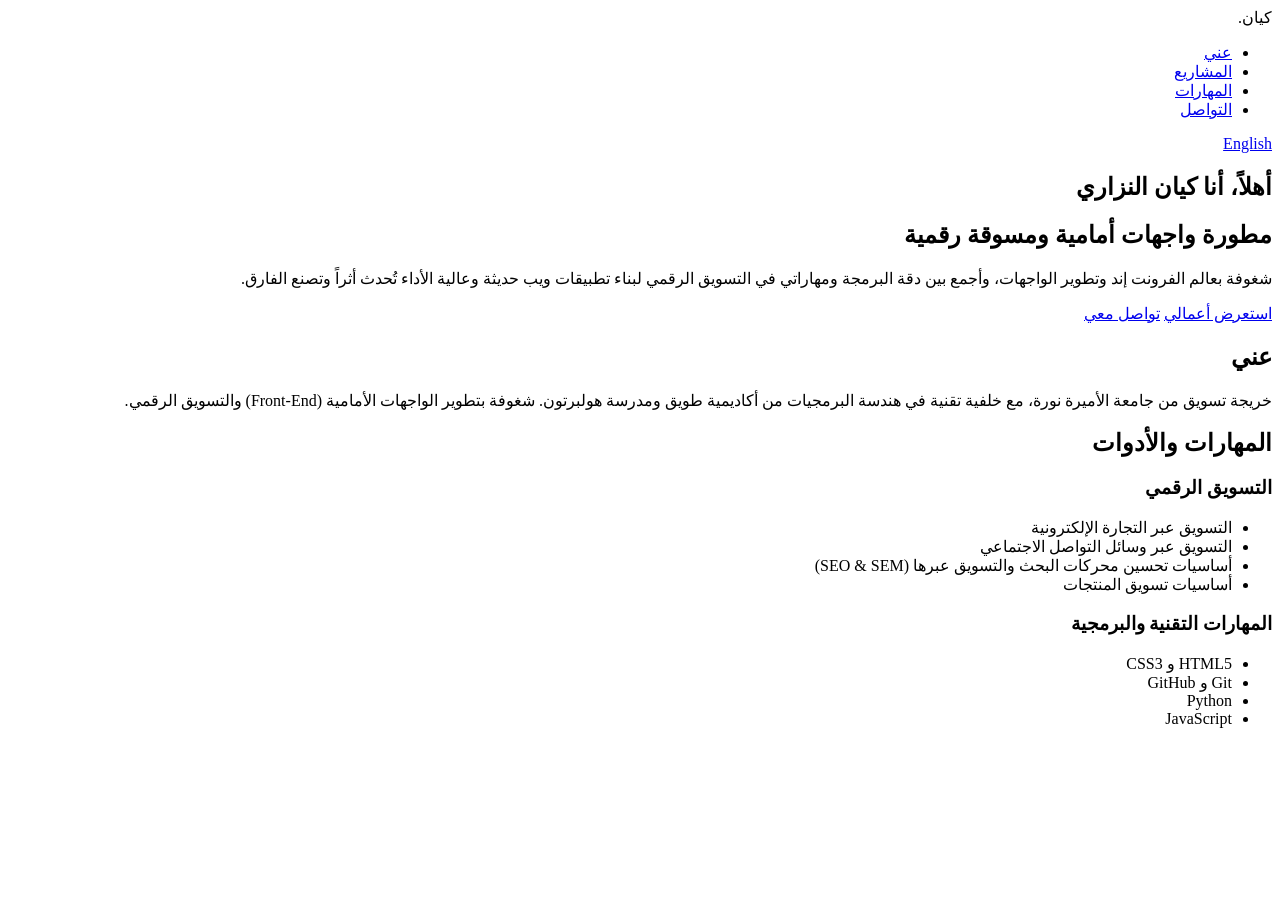
==== index-ar.html @ 2e3bd811 "K" ====
<!DOCTYPE html>
<html lang="ar" dir="rtl">
<head>
    <meta charset="UTF-8">
    <meta name="viewport" content="width=device-width, initial-scale=1.0">
    <title>كيان النزاري | ملف الأعمال </title>
</head>
<body>

      <!-- Navigation Bar -->
  <header>
    <nav class="navbar">
      <div class="logo">كيان.</div>
      <ul class="nav-links">
        <li><a href="#about">عني</a></li>
        <li><a href="#projects">المشاريع</a></li>
        <li><a href="#skills">المهارات</a></li>
        <li><a href="#contact">التواصل</a></li>
      </ul>
      <!-- Language Switch Button -->
      <a href="index.html" class="lang-btn">English</a>
    </nav>
  </header>

   <main>
    <!-- Hero Section -->
    <section id="hero" class="hero-section">
      <div class="hero-content">
         <h1>أهلاً، أنا <span class="highlight">كيان النزاري</span></h1>
         <h2>مطورة واجهات أمامية ومسوقة رقمية</h2>
         <p>شغوفة بعالم الفرونت إند وتطوير الواجهات، وأجمع بين دقة البرمجة ومهاراتي في التسويق الرقمي لبناء تطبيقات ويب حديثة وعالية الأداء تُحدث أثراً وتصنع الفارق.</p>
          <div class="hero-btns">
          <a href="#projects" class="btn primary-btn">استعرض أعمالي</a>
          <a href="#contact" class="btn secondary-btn">تواصل معي</a>
        </div>
      </div>
    </section>

     <!-- About Section -->
    <section id="about" class="about-section">
      <h2 class="section-title">عني</h2>
      <div class="about-content">
        <p>خريجة تسويق من جامعة الأميرة نورة، مع خلفية تقنية في هندسة البرمجيات من أكاديمية طويق ومدرسة هولبرتون. شغوفة بتطوير الواجهات الأمامية (Front-End) والتسويق الرقمي.</p>
        </div>
        </section>

        <!-- Skills Section-->
  <section id="skills" class="skills-section">
    <h2 class="section-title">المهارات والأدوات</h2>
    <div class="skills-container">
      <div class="class-category">
        <h3>التسويق الرقمي</h3>
        <ul>
          <li>التسويق عبر التجارة الإلكترونية</li>
          <li>التسويق عبر وسائل التواصل الاجتماعي</li>
          <li>أساسيات تحسين محركات البحث والتسويق عبرها (SEO & SEM)</li>
          <li>أساسيات تسويق المنتجات</li>
        </ul>
      </div>
    </div>
  </section>

   <div class="skill-category">
          <h3>المهارات التقنية والبرمجية</h3>
          <ul>
            <li>HTML5 و CSS3</li>
            <li>Git و GitHub</li>
            <li>Python</li>
            <li>JavaScript</li>
          </ul>
     </div>

         
        



    
</body>
</html>
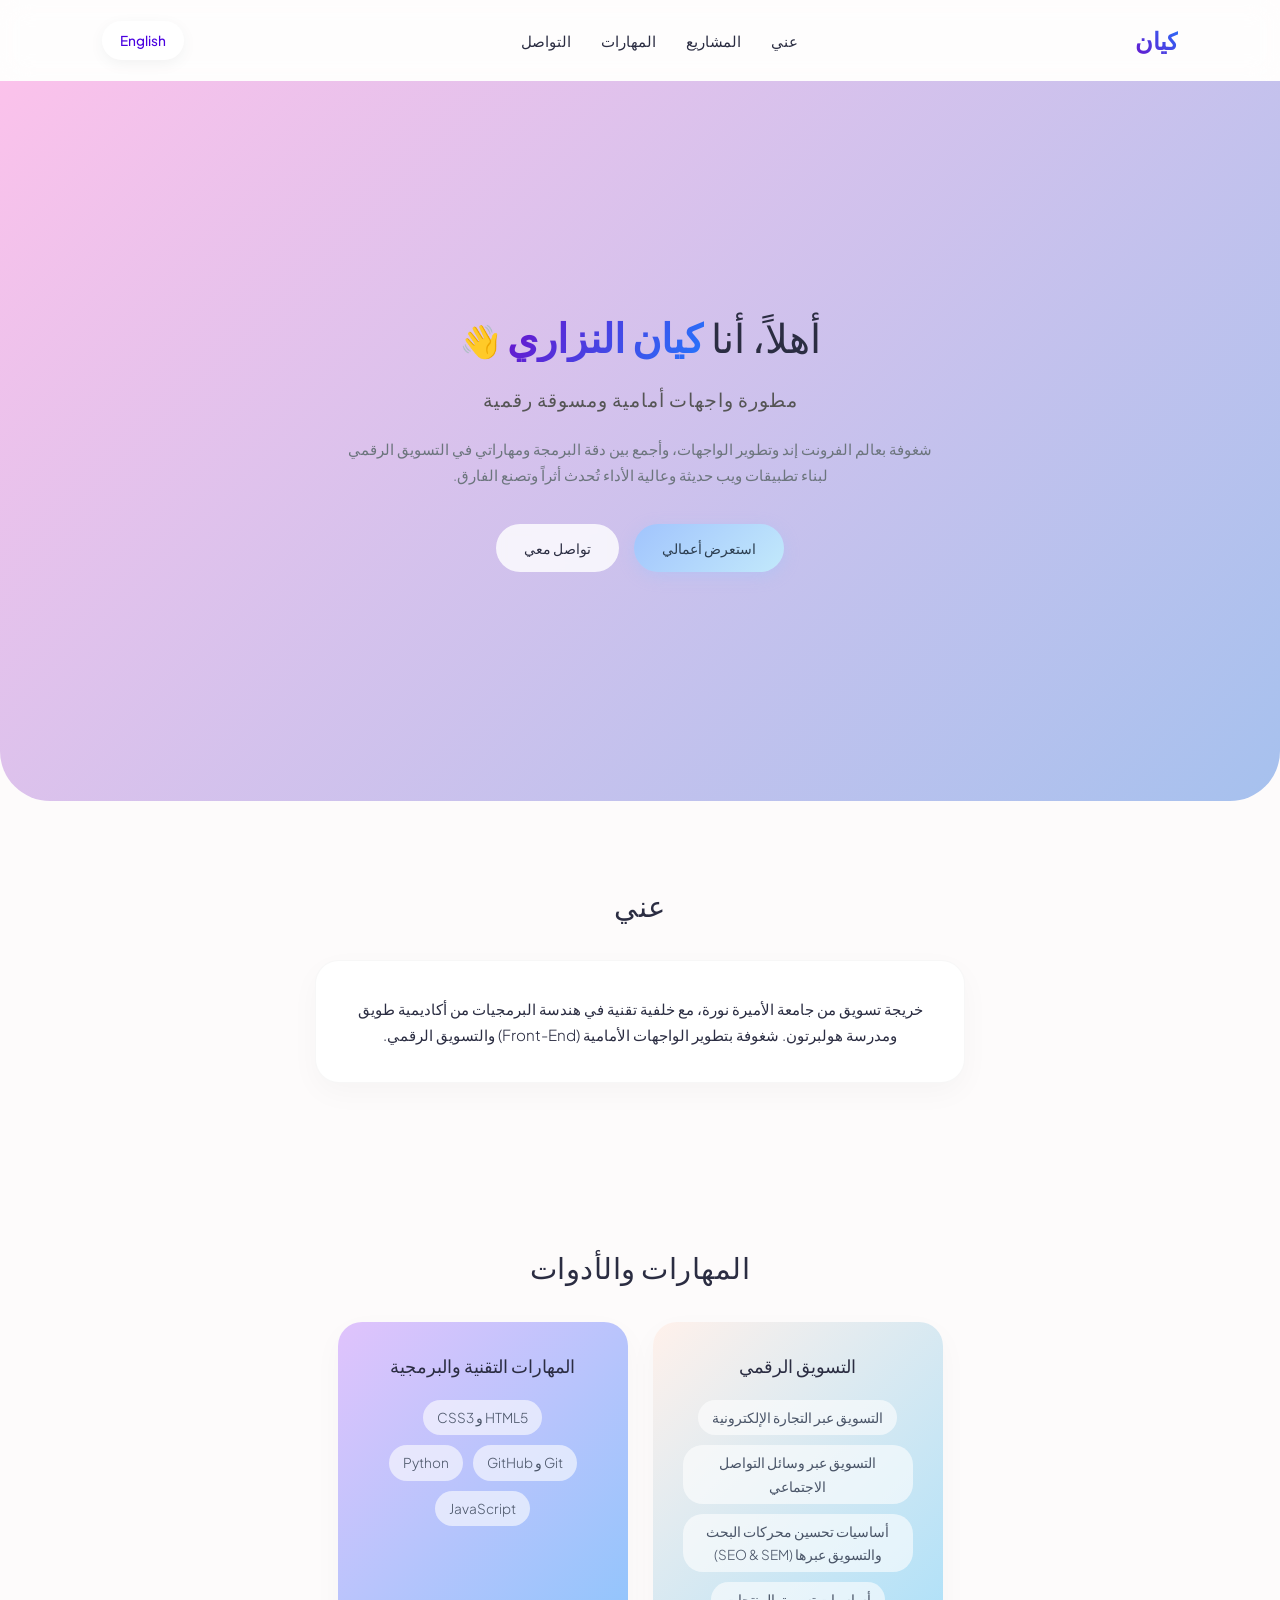
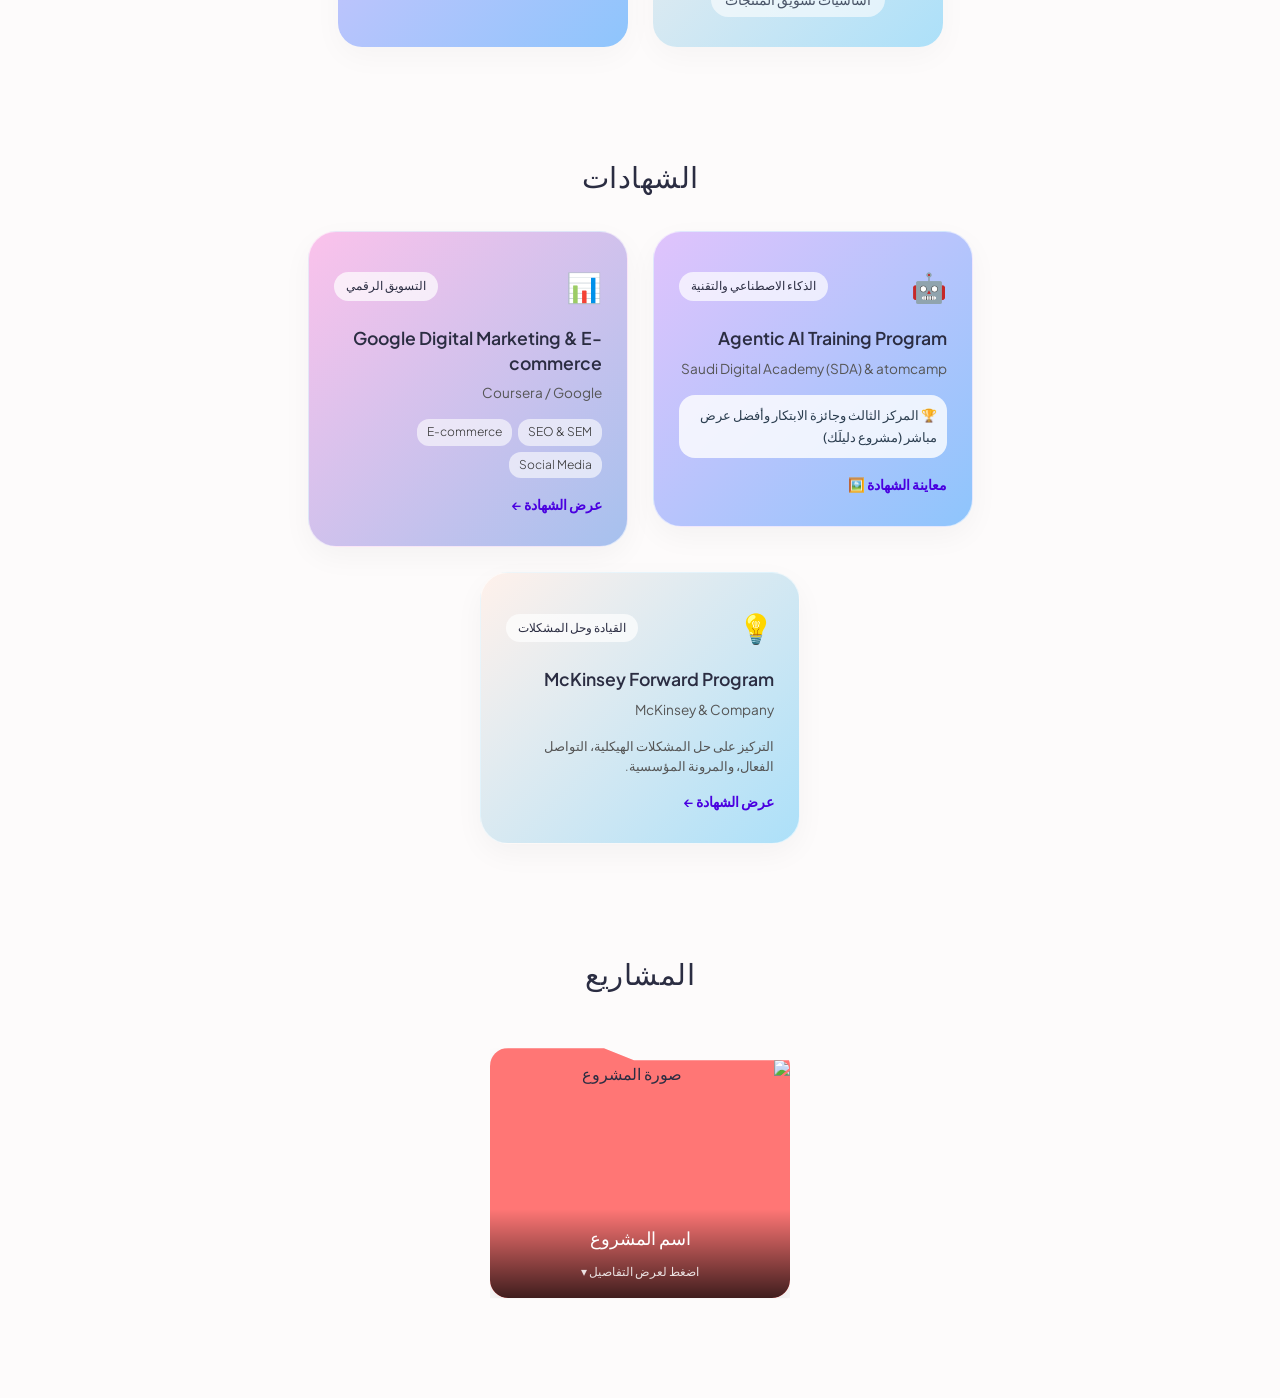
==== commit bc828128: "k" ====
--- a/index-ar.html
+++ b/index-ar.html
@@ -4,13 +4,17 @@
     <meta charset="UTF-8">
     <meta name="viewport" content="width=device-width, initial-scale=1.0">
     <title>كيان النزاري | ملف الأعمال </title>
+    <!-- Link to CSS File -->
+    <link rel="stylesheet" href="style.css">
+    <!-- أضيفي هذا السطر داخل الـ head لجلب الخط النحيف الأنيق -->
+<link href="https://fonts.googleapis.com/css2?family=Plus+Jakarta+Sans:wght@300;400;500;600&display=swap" rel="stylesheet">
 </head>
 <body>
 
       <!-- Navigation Bar -->
   <header>
     <nav class="navbar">
-      <div class="logo">كيان.</div>
+      <div class="logo">كيان</div>
       <ul class="nav-links">
         <li><a href="#about">عني</a></li>
         <li><a href="#projects">المشاريع</a></li>
@@ -26,7 +30,7 @@
     <!-- Hero Section -->
     <section id="hero" class="hero-section">
       <div class="hero-content">
-         <h1>أهلاً، أنا <span class="highlight">كيان النزاري</span></h1>
+         <h1>أهلاً، أنا <span class="highlight">كيان النزاري</span> <span class="wave">👋</span></h1>
          <h2>مطورة واجهات أمامية ومسوقة رقمية</h2>
          <p>شغوفة بعالم الفرونت إند وتطوير الواجهات، وأجمع بين دقة البرمجة ومهاراتي في التسويق الرقمي لبناء تطبيقات ويب حديثة وعالية الأداء تُحدث أثراً وتصنع الفارق.</p>
           <div class="hero-btns">
@@ -57,8 +61,6 @@
           <li>أساسيات تسويق المنتجات</li>
         </ul>
       </div>
-    </div>
-  </section>
 
    <div class="skill-category">
           <h3>المهارات التقنية والبرمجية</h3>
@@ -70,6 +72,111 @@
           </ul>
      </div>
 
+     <!-- قسم الشهادات -->
+<section id="certifications" class="certifications-section">
+  <h2 class="section-title">الشهادات</h2>
+
+  <div class="certifications-container">
+
+    <!-- بطاقة 1: الذكاء الاصطناعي -->
+    <div class="cert-card cert-bg-ai">
+      <div class="cert-header">
+        <span class="cert-icon">🤖</span>
+        <span class="cert-badge">الذكاء الاصطناعي والتقنية</span>
+      </div>
+      <h3>Agentic AI Training Program</h3>
+      <p class="cert-issuer">Saudi Digital Academy (SDA) & atomcamp</p>
+      <div class="cert-achievement">
+        🏆 المركز الثالث وجائزة الابتكار وأفضل عرض مباشر (مشروع دليلَك)
+      </div>
+      <a href="images/IMG_5181.jpg" target="_blank" class="cert-link">
+    معاينة الشهادة 🖼️
+</a>
+    </div>
+
+    <!-- بطاقة 2: التسويق الرقمي -->
+    <div class="cert-card cert-bg-mkt">
+      <div class="cert-header">
+        <span class="cert-icon">📊</span>
+        <span class="cert-badge">التسويق الرقمي</span>
+      </div>
+      <h3>Google Digital Marketing & E-commerce</h3>
+      <p class="cert-issuer">Coursera / Google </p>
+      <div class="cert-skills">
+        <span>SEO & SEM</span>
+        <span>E-commerce</span>
+        <span>Social Media</span>
+      </div>
+      <a href="https://www.coursera.org/account/accomplishments/professional-cert/BPL5SW4M52NI?utm_source=link&utm_medium=certificate&utm_content=cert_image&utm_campaign=sharing_cta&utm_product=prof" target="_blank" class="cert-link">عرض الشهادة ←</a>
+    </div>
+
+    <!-- بطاقة 3: المهارات القيادية -->
+    <div class="cert-card cert-bg-lead">
+      <div class="cert-header">
+        <span class="cert-icon">💡</span>
+        <span class="cert-badge">القيادة وحل المشكلات</span>
+      </div>
+      <h3>McKinsey Forward Program</h3>
+      <p class="cert-issuer">McKinsey & Company</p>
+      <p class="cert-desc">التركيز على حل المشكلات الهيكلية، التواصل الفعال، والمرونة المؤسسية.</p>
+      <a href="https://www.credly.com/badges/f92e84d6-7c69-42b5-973d-ad02d2890a1c/public_url" target="_blank" class="cert-link">عرض الشهادة ←</a>
+    </div>
+
+  </div>
+</section>
+
+
+
+
+
+
+
+
+
+
+
+
+
+
+
+
+
+
+
+
+
+
+     <section id="projects" class="projects-section">
+  <h2 class="section-title">المشاريع</h2>
+  
+  <div class="projects-grid">
+    
+    <!-- كارت المشروع على شكل مجلد -->
+    <details class="folder-card">
+      <summary class="folder-header">
+        <div class="folder-shape">
+          <!-- غيري رابط الصورة لصورة مشروعك -->
+          <img src="project-image.jpg" alt="صورة المشروع" class="folder-image">
+          <div class="folder-title-overlay">
+            <h3>اسم المشروع</h3>
+            <span>اضغط لعرض التفاصيل ▾</span>
+          </div>
+        </div>
+      </summary>
+      
+      <!-- التفاصيل التي تظهر عند الضغط -->
+      <div class="folder-details">
+        <p>وصف مختصر للمشروع والتفاصيل التقنية والتسويقية الخاصة به.</p>
+        <div class="project-tags">
+          <span>HTML/CSS</span>
+          <span>Marketing</span>
+        </div>
+        <a href="#" class="project-btn">رابط المشروع ←</a>
+      </div>
+    </details>
+
+  </div>
+</section>
          
         
 
--- a/style.css
+++ b/style.css
@@ -0,0 +1,509 @@
+/* --- إعدادات الخط والألوان الأومبريه الناعمة --- */
+:root {
+    --text-color: #2b2d42;
+    --text-light: #6c757d;
+    --bg-main: #fdfbfb;
+    /* ألوان التدرج (Ombre) */
+    --gradient-hero: linear-gradient(135deg, #fbc2eb 0%, #a6c1ee 100%);
+    --gradient-btn: linear-gradient(135deg, #a1c4fd 0%, #c2e9fb 100%);
+    --gradient-card-1: linear-gradient(135deg, #fff1eb 0%, #ace0f9 100%);
+    --gradient-card-2: linear-gradient(135deg, #e0c3fc 0%, #8ec5fc 100%);
+}
+
+* {
+    margin: 0;
+    padding: 0;
+    box-sizing: border-box;
+    font-family: 'Plus Jakarta Sans', sans-serif; /* خط ناعم ونحيف */
+    font-weight: 300; /* سمك نحيف جداً */
+}
+
+html {
+    scroll-behavior: smooth; /* التناقل السلس عند الضغط على الروابط */
+}
+
+body {
+    background-color: var(--bg-main);
+    color: var(--text-color);
+    line-height: 1.7;
+}
+
+/* --- الهيدر والنافبار --- */
+.navbar {
+    display: flex;
+    justify-content: space-between;
+    align-items: center;
+    padding: 20px 8%;
+    background: rgba(255, 255, 255, 0.6);
+    backdrop-filter: blur(15px);
+    position: sticky;
+    top: 0;
+    z-index: 100;
+    transition: all 0.3s ease;
+}
+
+.logo {
+    font-size: 1.5rem;
+    font-weight: 600;
+    background: linear-gradient(45deg, #6a11cb, #2575fc);
+    -webkit-background-clip: text;
+    -webkit-text-fill-color: transparent;
+}
+
+.nav-links {
+    display: flex;
+    list-style: none;
+    gap: 30px;
+}
+
+.nav-links a {
+    text-decoration: none;
+    color: var(--text-color);
+    font-weight: 400;
+    font-size: 0.95rem;
+    transition: color 0.3s ease, transform 0.2s ease;
+}
+
+.nav-links a:hover {
+    color: #764ba2;
+    transform: translateY(-2px);
+}
+
+.lang-btn {
+    text-decoration: none;
+    background: #ffffff;
+    color: #4a00e0;
+    padding: 8px 18px;
+    border-radius: 30px;
+    font-size: 0.85rem;
+    font-weight: 500;
+    box-shadow: 0 4px 15px rgba(0,0,0,0.05);
+    transition: all 0.3s ease;
+}
+
+.lang-btn:hover {
+    box-shadow: 0 6px 20px rgba(0,0,0,0.1);
+    transform: translateY(-2px);
+}
+
+/* --- قسم الهيرو (Ombre Gradient) --- */
+.hero-section {
+    min-height: 80vh;
+    display: flex;
+    align-items: center;
+    justify-content: center;
+    text-align: center;
+    padding: 60px 20px;
+    background: var(--gradient-hero);
+    border-radius: 0 0 50px 50px;
+    transition: all 0.5s ease;
+}
+
+.hero-content h1 {
+    font-size: 2.5rem;
+    font-weight: 400;
+    margin-bottom: 12px;
+}
+
+.highlight {
+    font-weight: 600;
+    background: linear-gradient(120deg, #6a11cb 0%, #2575fc 100%);
+    -webkit-background-clip: text;
+    -webkit-text-fill-color: transparent;
+}
+
+.hero-content h2 {
+    font-size: 1.2rem;
+    font-weight: 400;
+    color: #555;
+    margin-bottom: 20px;
+    letter-spacing: 1px;
+}
+
+.hero-content p {
+    max-width: 600px;
+    margin: 0 auto 30px;
+    color: var(--text-light);
+    font-size: 0.95rem;
+    font-weight: 300;
+}
+
+/* --- حركة اليد السلسة 👋 --- */
+.wave {
+    display: inline-block;
+    font-size: 2rem;
+    animation: wave-animation 2s infinite ease-in-out;
+    transform-origin: 70% 70%;
+}
+
+@keyframes wave-animation {
+    0%, 100% { transform: rotate(0deg); }
+    20% { transform: rotate(14deg); }
+    40% { transform: rotate(-8deg); }
+    60% { transform: rotate(10deg); }
+    80% { transform: rotate(-4deg); }
+}
+
+/* --- الأزرار السلسة --- */
+.btn {
+    display: inline-block;
+    padding: 12px 28px;
+    border-radius: 30px;
+    text-decoration: none;
+    font-size: 0.9rem;
+    font-weight: 400;
+    margin: 6px;
+    transition: all 0.3s ease;
+}
+
+.primary-btn {
+    background: var(--gradient-btn);
+    color: #2c3e50;
+    box-shadow: 0 4px 15px rgba(161, 196, 253, 0.4);
+}
+
+.secondary-btn {
+    background: rgba(255, 255, 255, 0.8);
+    color: var(--text-color);
+    backdrop-filter: blur(5px);
+}
+
+.btn:hover {
+    transform: translateY(-3px);
+    box-shadow: 0 8px 25px rgba(0,0,0,0.1);
+}
+
+/* --- الأقسام العامة (About & Skills) --- */
+.about-section, .skills-section {
+    padding: 80px 8%;
+    text-align: center;
+}
+
+.section-title {
+    font-size: 1.8rem;
+    font-weight: 500;
+    margin-bottom: 30px;
+    letter-spacing: 0.5px;
+}
+
+.about-content {
+    background: #ffffff;
+    padding: 35px;
+    border-radius: 24px;
+    max-width: 650px;
+    margin: 0 auto;
+    box-shadow: 0 10px 30px rgba(0,0,0,0.03);
+    border: 1px solid rgba(0,0,0,0.03);
+    font-size: 0.95rem;
+    transition: transform 0.3s ease;
+}
+
+.about-content:hover {
+    transform: translateY(-5px);
+}
+
+
+/* --- قسم الشهادات --- */
+.certifications-section {
+    padding: 80px 8%;
+    text-align: center;
+}
+
+/* حاوية الشهادات: تحدد بالضبط عرض بطاقتين + الفراغ بينهما
+   حتى تضمن إن البطاقة الثالثة تنزل تلقائياً لسطر جديد وتتوسط */
+.certifications-container {
+    display: flex;
+    justify-content: center;
+    align-items: flex-start;
+    gap: 25px;
+    flex-wrap: wrap;
+    width: 665px;      /* 320 + 320 + 25 (gap) بالضبط لبطاقتين بالسطر */
+    max-width: 100%;   /* يحافظ على الاستجابة بالشاشات الصغيرة */
+    margin: 25px auto 0 auto;
+}
+
+/* بطاقة الشهادة */
+.cert-card {
+    padding: 30px 25px;
+    border-radius: 28px;
+    width: 320px;
+    flex: 0 0 320px;   /* يمنع الانكماش أو التمدد حتى ما تختل السطور */
+    text-align: right;
+    box-shadow: 0 10px 30px rgba(0,0,0,0.04);
+    border: 1px solid rgba(255, 255, 255, 0.6);
+    backdrop-filter: blur(10px);
+    transition: transform 0.3s ease, box-shadow 0.3s ease;
+    display: flex;
+    flex-direction: column;
+    justify-content: space-between;
+}
+
+/* خلفيات أومبريه ناعمة ومختلفة لكل بطاقة */
+.cert-bg-ai {
+    background: linear-gradient(135deg, #e0c3fc 0%, #8ec5fc 100%);
+}
+
+.cert-bg-mkt {
+    background: linear-gradient(135deg, #fbc2eb 0%, #a6c1ee 100%);
+}
+
+.cert-bg-lead {
+    background: linear-gradient(135deg, #fff1eb 0%, #ace0f9 100%);
+}
+
+.cert-card:hover {
+    transform: translateY(-8px);
+    box-shadow: 0 15px 35px rgba(0,0,0,0.1);
+}
+
+.cert-header {
+    display: flex;
+    align-items: center;
+    justify-content: space-between;
+    margin-bottom: 15px;
+}
+
+.cert-icon {
+    font-size: 1.8rem;
+}
+
+.cert-badge {
+    background: rgba(255, 255, 255, 0.7);
+    color: #2b2d42;
+    padding: 4px 12px;
+    border-radius: 20px;
+    font-size: 0.75rem;
+    font-weight: 500;
+}
+
+.cert-card h3 {
+    font-size: 1.1rem;
+    font-weight: 600;
+    color: #2b2d42;
+    margin-bottom: 6px;
+    line-height: 1.4;
+}
+
+.cert-issuer {
+    font-size: 0.85rem;
+    color: #555;
+    margin-bottom: 15px;
+    font-weight: 400;
+}
+
+.cert-achievement {
+    background: rgba(255, 255, 255, 0.8);
+    padding: 10px;
+    border-radius: 16px;
+    font-size: 0.8rem;
+    color: #2c3e50;
+    margin-bottom: 15px;
+    font-weight: 500;
+}
+
+.cert-skills {
+    display: flex;
+    gap: 6px;
+    flex-wrap: wrap;
+    margin-bottom: 15px;
+}
+
+.cert-skills span {
+    background: rgba(255, 255, 255, 0.6);
+    color: #333;
+    padding: 3px 10px;
+    border-radius: 12px;
+    font-size: 0.75rem;
+}
+
+.cert-desc {
+    font-size: 0.82rem;
+    color: #555;
+    margin-bottom: 15px;
+    line-height: 1.5;
+}
+
+.cert-link {
+    display: inline-block;
+    font-size: 0.85rem;
+    color: #4a00e0;
+    text-decoration: none;
+    font-weight: 600;
+    margin-top: auto;
+}
+
+/* --- كروت المهارات بكروت الأومبريه --- */
+
+/* الحاوية الخارجية فقط هي اللي فيها flex لترصف الكروت جنب بعض */
+.skills-container {
+    display: flex;
+    justify-content: center;
+    gap: 25px;
+    flex-wrap: wrap;
+    margin-top: 15px;
+}
+
+.class-category, .skill-category {
+    padding: 30px;
+    border-radius: 24px;
+    width: 290px;
+    flex: 0 0 290px;   /* عرض ثابت يمنع انكماش الكرت جوه الحاوية */
+    text-align: center;
+    box-shadow: 0 10px 30px rgba(0,0,0,0.03);
+    transition: transform 0.3s ease, box-shadow 0.3s ease;
+}
+
+/* تدرج الكارت الأول */
+.class-category {
+    background: var(--gradient-card-1);
+}
+
+/* تدرج الكارت الثاني */
+.skill-category {
+    background: var(--gradient-card-2);
+}
+
+.class-category:hover, .skill-category:hover {
+    transform: translateY(-6px);
+    box-shadow: 0 15px 35px rgba(0,0,0,0.08);
+}
+
+.class-category h3, .skill-category h3 {
+    font-size: 1.1rem;
+    font-weight: 500;
+    margin-bottom: 18px;
+    color: #2b2d42;
+}
+
+/* قائمة المهارات داخل كل كرت: عناصرها جنب بعض بشكل tags */
+.class-category ul, .skill-category ul {
+    list-style: none;
+    padding: 0;
+    margin: 0 auto;
+    display: flex;
+    flex-wrap: wrap;
+    justify-content: center;
+    gap: 10px;
+}
+
+.class-category li, .skill-category li {
+    padding: 6px 14px;
+    font-size: 0.85rem;
+    color: #4a5568;
+    background: rgba(255, 255, 255, 0.6);
+    border-radius: 20px;
+}
+
+
+/* شبكة عرض المجلدات */
+.projects-grid {
+    display: flex;
+    justify-content: center;
+    gap: 30px;
+    flex-wrap: wrap;
+    padding: 20px;
+}
+
+/* إلغاء سهم HTML الافتراضي */
+.folder-card summary::-webkit-details-marker {
+    display: none;
+}
+.folder-card summary {
+    list-style: none;
+    cursor: pointer;
+}
+
+.folder-card {
+    width: 300px;
+    transition: transform 0.3s ease;
+}
+
+.folder-card:hover {
+    transform: translateY(-8px);
+}
+
+/* شكل المجلد مع البروز العلوي (Folder Shape) */
+.folder-shape {
+    position: relative;
+    width: 100%;
+    height: 250px;
+    background-color: #ff7675; /* لون خفية المجلد/البروز العلوي (وردي أو أومبريه) */
+    border-radius: 18px;
+    /* رسم قطع المجلد العلوي */
+    clip-path: polygon(
+        0% 0%, 
+        38% 0%, 
+        48% 12px, 
+        100% 12px, 
+        100% 100%, 
+        0% 100%
+    );
+    padding-top: 12px; /* مسافة للبروز العلوي */
+    overflow: hidden;
+    box-shadow: 0 10px 20px rgba(0,0,0,0.08);
+}
+
+/* صورة المشروع داخل المجلد */
+.folder-image {
+    width: 100%;
+    height: 100%;
+    object-fit: cover;
+    border-radius: 0 12px 18px 18px;
+    display: block;
+}
+
+/* اسم المشروع فوق الصورة */
+.folder-title-overlay {
+    position: absolute;
+    bottom: 0;
+    left: 0;
+    right: 0;
+    padding: 15px;
+    background: linear-gradient(to top, rgba(0, 0, 0, 0.75), transparent);
+    color: #ffffff;
+    border-radius: 0 0 18px 18px;
+}
+
+.folder-title-overlay h3 {
+    font-size: 1.1rem;
+    font-weight: 500;
+    margin-bottom: 2px;
+}
+
+.folder-title-overlay span {
+    font-size: 0.75rem;
+    opacity: 0.85;
+}
+
+/* تفاصيل المجلد عند الفتح */
+.folder-details {
+    background: #ffffff;
+    padding: 20px;
+    border-radius: 0 0 18px 18px;
+    margin-top: -5px;
+    box-shadow: 0 10px 25px rgba(0,0,0,0.05);
+    border: 1px solid rgba(0,0,0,0.05);
+    font-size: 0.88rem;
+}
+
+.project-tags {
+    display: flex;
+    gap: 6px;
+    margin: 12px 0;
+}
+
+.project-tags span {
+    background: #f0e6ff;
+    color: #6c5ce7;
+    padding: 3px 10px;
+    border-radius: 12px;
+    font-size: 0.75rem;
+}
+
+.project-btn {
+    display: inline-block;
+    color: #2575fc;
+    text-decoration: none;
+    font-weight: 500;
+    font-size: 0.85rem;
+}
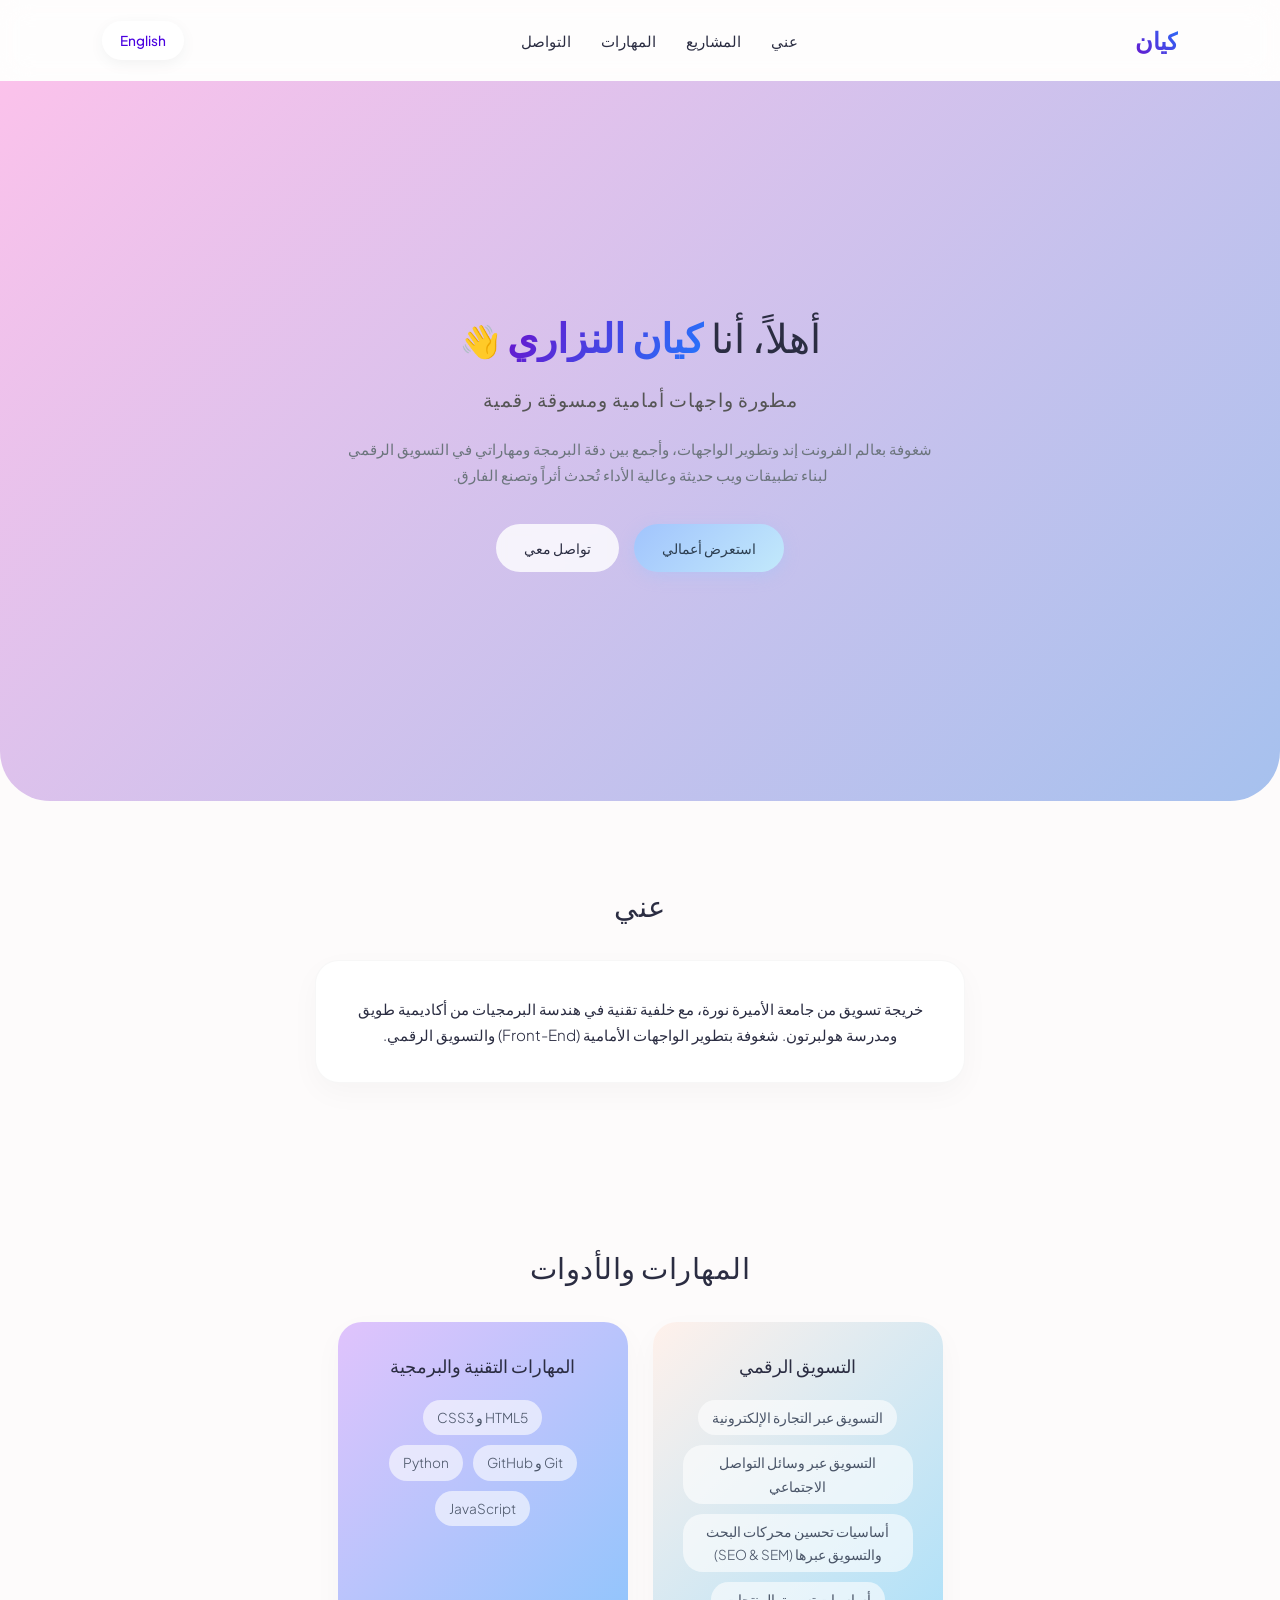
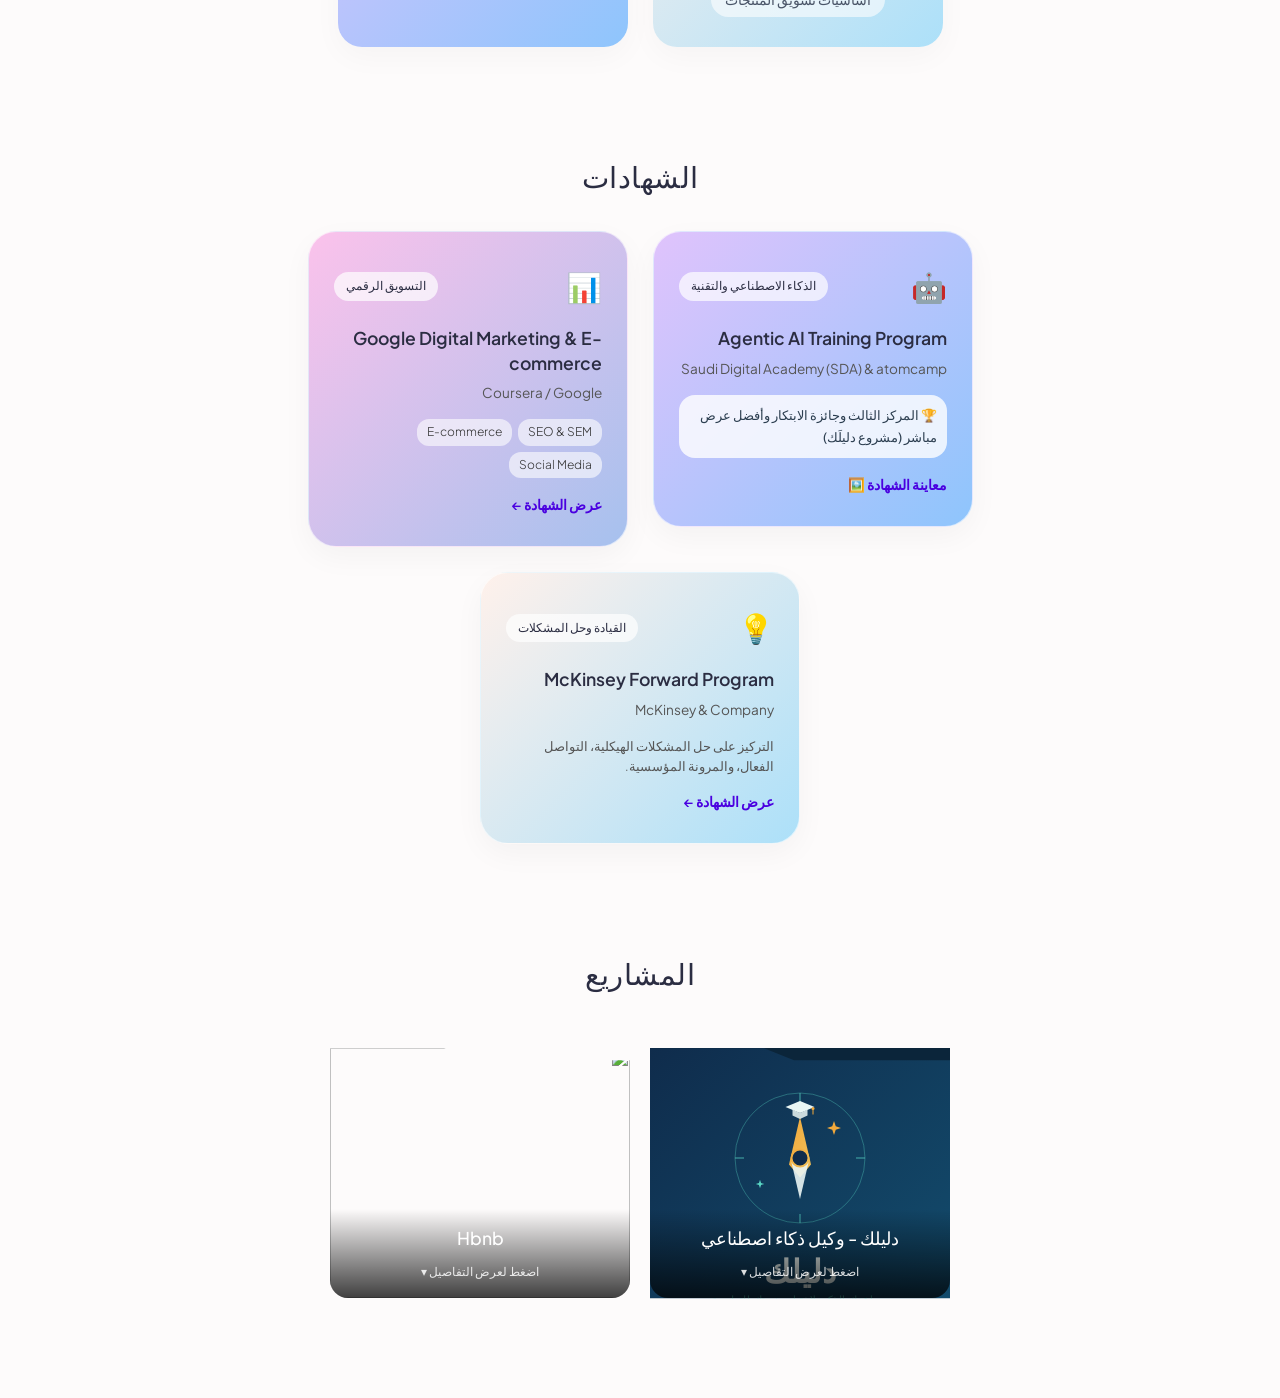
==== commit a3f3d934: "k" ====
--- a/index-ar.html
+++ b/index-ar.html
@@ -126,52 +126,53 @@
 </section>
 
 
+ <section id="projects" class="projects-section">
+  <h2 class="section-title">المشاريع</h2>
 
+  <div class="projects-grid">
 
-
-
-
-
-
-
-
-
-
-
-
-
-
-
-
-
-
-
-     <section id="projects" class="projects-section">
-  <h2 class="section-title">المشاريع</h2>
-  
-  <div class="projects-grid">
-    
-    <!-- كارت المشروع على شكل مجلد -->
-    <details class="folder-card">
-      <summary class="folder-header">
+    <!-- Project Folder Card 1 -->
+    <details class="folder-card daleelak-card">
+      <summary class="folder-header daleelak-folder">
         <div class="folder-shape">
-          <!-- غيري رابط الصورة لصورة مشروعك -->
-          <img src="project-image.jpg" alt="صورة المشروع" class="folder-image">
+          <img src="images/daleelak-logo-square.svg" alt="Daleelak Logo">
           <div class="folder-title-overlay">
-            <h3>اسم المشروع</h3>
+            <h3>دليلك - وكيل ذكاء اصطناعي</h3>
             <span>اضغط لعرض التفاصيل ▾</span>
           </div>
         </div>
       </summary>
-      
-      <!-- التفاصيل التي تظهر عند الضغط -->
+
       <div class="folder-details">
-        <p>وصف مختصر للمشروع والتفاصيل التقنية والتسويقية الخاصة به.</p>
+        <p>مساعد ذكاء اصطناعي مستقل مُصمم لتقديم حلول ذكية وتوجيه تفاعلي للمستخدمين.</p>
         <div class="project-tags">
-          <span>HTML/CSS</span>
-          <span>Marketing</span>
+          <span>Python</span>
+          <span>AI Agents</span>
+          <span>Front-End</span>
         </div>
-        <a href="#" class="project-btn">رابط المشروع ←</a>
+        <a href="https://github.com/kayanabdullah00-eng/Daleelak-SDA" class="project-btn">عرض المشروع ←</a>
+      </div>
+    </details>
+
+    <!-- Project Folder Card 2 -->
+    <details class="folder-card hbnb-card">
+      <summary class="folder-header hbnb-folder">
+        <div class="folder-shape">
+          <img src="project2-thumb.jpg"  class="folder-image">
+          <div class="folder-title-overlay">
+            <h3>Hbnb</h3>
+            <span>اضغط لعرض التفاصيل ▾</span>
+          </div>
+        </div>
+      </summary>
+
+      <div class="folder-details">
+        <p>تطبيق ويب متكامل لمحاكاة منصة Airbnb، يتضمن وحدة تحكم مخصصة لإدارة البيانات، معمارية RESTful API، تعيين الكائنات ببراعة (ORM)، وواجهة مستخدم تفاعلية.</p>
+        <div class="project-tags">
+          <span>Python</span>
+          <span>Flask / MySQL</span>
+        </div>
+        <a href="https://github.com/your-username/HBnB" target="_blank" rel="noopener noreferrer" class="project-btn">عرض المشروع ←</a>
       </div>
     </details>
 
--- a/style.css
+++ b/style.css
@@ -404,6 +404,20 @@
     padding: 20px;
 }
 
+.projects-grid {
+  display: flex;
+  flex-wrap: wrap;
+  gap: 20px;
+  justify-content: center;
+  direction: rtl;
+}
+
+.folder-card {
+  flex: 1 1 300px; /* العرض الأدنى للبطاقة 300px وستترتب بجانب بعضها تلقائياً */
+  max-width: 100%;
+}
+
+
 /* إلغاء سهم HTML الافتراضي */
 .folder-card summary::-webkit-details-marker {
     display: none;
@@ -422,27 +436,61 @@
     transform: translateY(-8px);
 }
 
-/* شكل المجلد مع البروز العلوي (Folder Shape) */
+/* خلفية لوجو دليلك داخل تفاصيل البطاقة */
+.daleelak-card .folder-details {
+  position: relative;
+  background-image: url('daleelak-logo.png'); /* مسار صورة اللوجو */
+  background-repeat: no-repeat;
+  background-position: center; /* وضع اللوجو في منتصف البطاقة */
+  background-size: 120px auto; /* التحكم في حجم اللوجو */
+  background-blend-mode: overlay; /* لدمج اللوجو بشكل ناعم مع الخلفية */
+}
+
+/* إضافة طبقة شفافية خفيفة للوجو لكي لا يغطي على النص */
+.daleelak-card .folder-details::after {
+  content: "";
+  position: absolute;
+  top: 0;
+  left: 0;
+  right: 0;
+  bottom: 0;
+  background-color: rgba(255, 255, 255, 0.85); /* الشفافية (غيريها حسب نمط الموقع فاتح/داكن) */
+  z-index: 1;
+}
+
+/* لضمان ظهور النصوص والأزرار فوق اللوجو ووضوحها */
+.daleelak-card .folder-details * {
+  position: relative;
+  z-index: 2;
+}
+
 .folder-shape {
     position: relative;
     width: 100%;
     height: 250px;
-    background-color: #ff7675; /* لون خفية المجلد/البروز العلوي (وردي أو أومبريه) */
     border-radius: 18px;
-    /* رسم قطع المجلد العلوي */
+    /* رسم قطع المجلد العلوي (الشكل + اللسان في نفس القصّة) */
     clip-path: polygon(
-        0% 0%, 
-        38% 0%, 
-        48% 12px, 
-        100% 12px, 
-        100% 100%, 
+        0% 0%,
+        38% 0%,
+        48% 12px,
+        100% 12px,
+        100% 100%,
         0% 100%
     );
-    padding-top: 12px; /* مسافة للبروز العلوي */
-    overflow: hidden;
-    box-shadow: 0 10px 20px rgba(0,0,0,0.08);
-}
-
+    transition: transform 0.25s ease;
+}
+
+
+/* لون كل مشروع لحاله — نفس العنصر يلوّن كامل، مو لسان منفصل */
+.daleelak-folder {
+    background-color: #0b253a;
+}
+
+.holberton-folder {
+    background-color: #E10000;
+}
+   
 /* صورة المشروع داخل المجلد */
 .folder-image {
     width: 100%;
